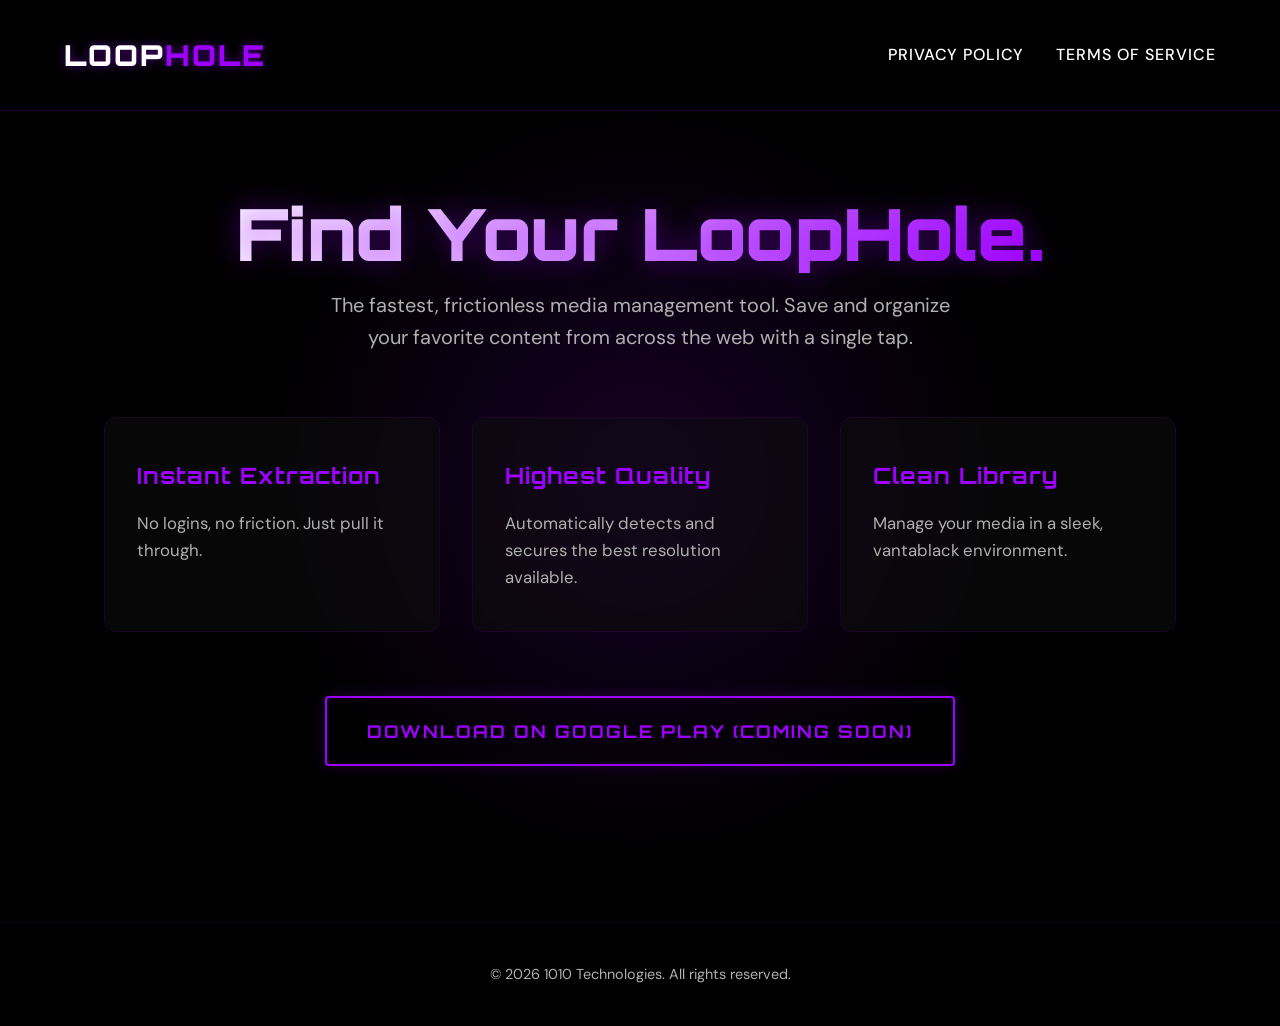
==== index.html @ ebff68d0 "Initial commit" ====
<!DOCTYPE html>
<html lang="en">
<head>
    <meta charset="UTF-8">
    <meta name="viewport" content="width=device-width, initial-scale=1.0">
    <meta name="description" content="LoopHole - The fastest, frictionless media management tool. Save and organize your favorite content from across the web.">
    <title>LoopHole | Find Your LoopHole</title>
    <link rel="stylesheet" href="style.css">
</head>
<body>
    <nav>
        <a href="index.html" class="logo">Loop<span>Hole</span></a>
        <div class="nav-links">
            <a href="privacy-policy.html">Privacy Policy</a>
            <a href="terms.html">Terms of Service</a>
        </div>
    </nav>

    <div class="container">
        <main class="hero">
            <h1 class="headline">Find Your LoopHole.</h1>
            <p class="subheadline">The fastest, frictionless media management tool. Save and organize your favorite content from across the web with a single tap.</p>
            
            <div class="features">
                <div class="feature-card">
                    <h3>Instant Extraction</h3>
                    <p>No logins, no friction. Just pull it through.</p>
                </div>
                <div class="feature-card">
                    <h3>Highest Quality</h3>
                    <p>Automatically detects and secures the best resolution available.</p>
                </div>
                <div class="feature-card">
                    <h3>Clean Library</h3>
                    <p>Manage your media in a sleek, vantablack environment.</p>
                </div>
            </div>
            
            <a href="#" class="cta-button">Download on Google Play (Coming Soon)</a>
        </main>
    </div>

    <footer>
        <p>&copy; 2026 1010 Technologies. All rights reserved.</p>
    </footer>
</body>
</html>
---- style.css ----
@import url('https://fonts.googleapis.com/css2?family=DM+Sans:wght@400;500;700&family=Orbitron:wght@400;700;900&display=swap');

:root {
    --bg-color: #000000;
    --accent-color: #9D00FF;
    --text-color: #FFFFFF;
    --text-muted: #B0B0B0;
    --font-heading: 'Orbitron', sans-serif;
    --font-body: 'DM Sans', sans-serif;
}

* {
    margin: 0;
    padding: 0;
    box-sizing: border-box;
}

body {
    background-color: var(--bg-color);
    color: var(--text-color);
    font-family: var(--font-body);
    line-height: 1.6;
    overflow-x: hidden;
}

h1, h2, h3, h4, h5, h6, .logo {
    font-family: var(--font-heading);
    color: var(--text-color);
}

a {
    color: var(--text-color);
    text-decoration: none;
    transition: color 0.3s ease;
}

a:hover {
    color: var(--accent-color);
}

/* Navigation */
nav {
    display: flex;
    justify-content: space-between;
    align-items: center;
    padding: 2rem 5%;
    background-color: rgba(0, 0, 0, 0.8);
    backdrop-filter: blur(10px);
    position: fixed;
    width: 100%;
    top: 0;
    z-index: 1000;
    border-bottom: 1px solid rgba(157, 0, 255, 0.2);
}

.logo {
    font-size: 1.8rem;
    font-weight: 900;
    letter-spacing: 2px;
    text-transform: uppercase;
    color: var(--text-color);
    text-shadow: 0 0 10px rgba(157, 0, 255, 0.5);
}

.logo span {
    color: var(--accent-color);
}

.nav-links {
    display: flex;
    gap: 2rem;
}

.nav-links a {
    font-size: 1rem;
    font-weight: 500;
    text-transform: uppercase;
    letter-spacing: 1px;
}

/* Main Container */
.container {
    max-width: 1200px;
    margin: 0 auto;
    padding: 120px 5% 50px;
}

/* Hero Section */
.hero {
    display: flex;
    flex-direction: column;
    justify-content: center;
    align-items: center;
    text-align: center;
    min-height: 80vh;
    position: relative;
}

.hero::before {
    content: '';
    position: absolute;
    top: 50%;
    left: 50%;
    transform: translate(-50%, -50%);
    width: 60vw;
    height: 60vw;
    background: radial-gradient(circle, rgba(157, 0, 255, 0.15) 0%, rgba(0, 0, 0, 0) 70%);
    z-index: -1;
}

.headline {
    font-size: 4.5rem;
    font-weight: 900;
    margin-bottom: 1rem;
    background: linear-gradient(135deg, #FFFFFF, var(--accent-color));
    -webkit-background-clip: text;
    -webkit-text-fill-color: transparent;
    text-shadow: 0px 0px 30px rgba(157, 0, 255, 0.4);
    line-height: 1.1;
}

.subheadline {
    font-size: 1.25rem;
    color: var(--text-muted);
    max-width: 650px;
    margin-bottom: 4rem;
}

/* Features */
.features {
    display: grid;
    grid-template-columns: repeat(auto-fit, minmax(300px, 1fr));
    gap: 2rem;
    margin-bottom: 4rem;
    width: 100%;
}

.feature-card {
    background: rgba(15, 15, 15, 0.5);
    border: 1px solid rgba(157, 0, 255, 0.1);
    padding: 2.5rem 2rem;
    border-radius: 12px;
    text-align: left;
    transition: transform 0.3s ease, border-color 0.3s ease, box-shadow 0.3s ease;
    backdrop-filter: blur(5px);
}

.feature-card:hover {
    transform: translateY(-5px);
    border-color: var(--accent-color);
    box-shadow: 0 10px 30px rgba(157, 0, 255, 0.15);
}

.feature-card h3 {
    font-size: 1.4rem;
    margin-bottom: 1rem;
    color: var(--accent-color);
    letter-spacing: 1px;
}

.feature-card p {
    color: var(--text-muted);
    font-size: 1.05rem;
}

/* CTA Button */
.cta-button {
    display: inline-block;
    background-color: transparent;
    color: var(--accent-color);
    font-family: var(--font-heading);
    font-weight: 700;
    font-size: 1.1rem;
    text-transform: uppercase;
    letter-spacing: 2px;
    padding: 1.2rem 2.5rem;
    border: 2px solid var(--accent-color);
    border-radius: 4px;
    cursor: pointer;
    transition: all 0.3s ease;
    box-shadow: 0 0 15px rgba(157, 0, 255, 0.2), inset 0 0 10px rgba(157, 0, 255, 0.1);
    position: relative;
    overflow: hidden;
}

.cta-button:hover {
    background-color: var(--accent-color);
    color: var(--bg-color);
    box-shadow: 0 0 30px rgba(157, 0, 255, 0.6);
}

/* Content Pages */
.content-page {
    max-width: 800px;
    margin: 0 auto;
}

.content-page h1 {
    font-size: 2.5rem;
    margin-bottom: 2rem;
    color: var(--accent-color);
    text-align: center;
    text-shadow: 0 0 15px rgba(157, 0, 255, 0.3);
}

.content-page h2 {
    font-size: 1.6rem;
    margin-top: 3rem;
    margin-bottom: 1.2rem;
    color: var(--text-color);
    border-bottom: 1px solid rgba(157, 0, 255, 0.2);
    padding-bottom: 0.5rem;
}

.content-page p {
    color: var(--text-muted);
    margin-bottom: 1.5rem;
    font-size: 1.1rem;
}

.content-page strong {
    color: var(--text-color);
}

/* Footer */
footer {
    text-align: center;
    padding: 2.5rem;
    border-top: 1px solid rgba(157, 0, 255, 0.1);
    color: var(--text-muted);
    font-size: 0.9rem;
    margin-top: 2rem;
}

/* Responsive */
@media (max-width: 768px) {
    nav {
        flex-direction: column;
        padding: 1.5rem;
        gap: 1.5rem;
    }
    
    .container {
        padding-top: 160px;
    }

    .headline {
        font-size: 2.8rem;
    }
    
    .subheadline {
        font-size: 1.1rem;
    }
    
    .cta-button {
        padding: 1rem 1.5rem;
        font-size: 0.9rem;
    }
}
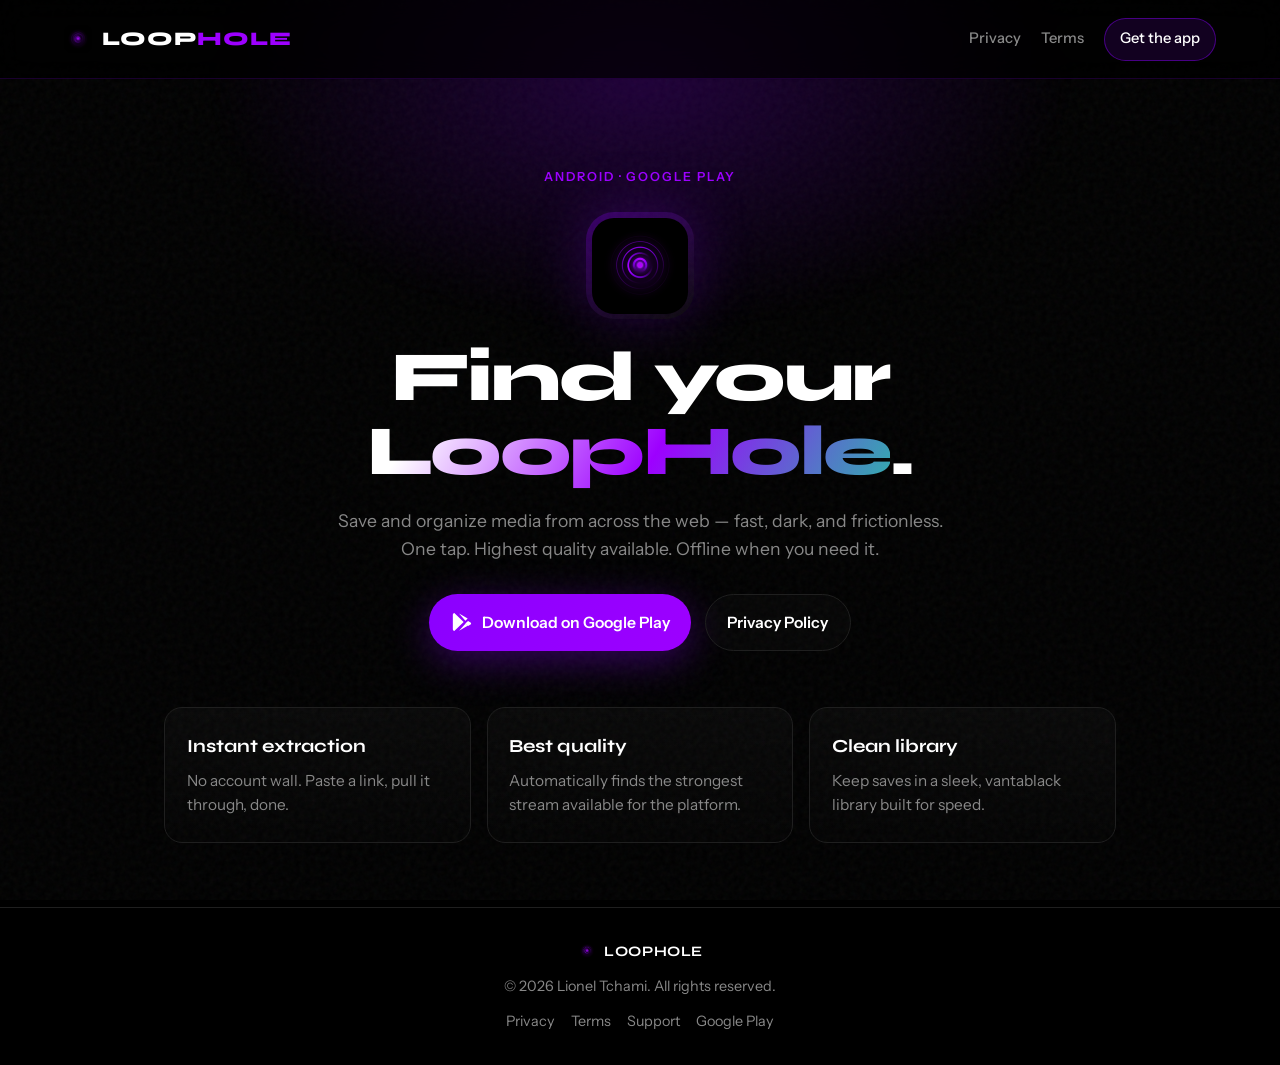
==== commit 686a6193: "Rebuild LoopHole site for Vercel: Play link, branding, favicon, legal" ====
--- a/index.html
+++ b/index.html
@@ -1,47 +1,143 @@
-<!DOCTYPE html>
+<!doctype html>
 <html lang="en">
-<head>
-    <meta charset="UTF-8">
-    <meta name="viewport" content="width=device-width, initial-scale=1.0">
-    <meta name="description" content="LoopHole - The fastest, frictionless media management tool. Save and organize your favorite content from across the web.">
-    <title>LoopHole | Find Your LoopHole</title>
-    <link rel="stylesheet" href="style.css">
-</head>
-<body>
-    <nav>
-        <a href="index.html" class="logo">Loop<span>Hole</span></a>
-        <div class="nav-links">
-            <a href="privacy-policy.html">Privacy Policy</a>
-            <a href="terms.html">Terms of Service</a>
+  <head>
+    <meta charset="UTF-8" />
+    <meta name="viewport" content="width=device-width, initial-scale=1.0" />
+    <meta
+      name="description"
+      content="LoopHole — fast, frictionless media saver. Pull your favorite clips and posts offline in one tap."
+    />
+    <meta name="theme-color" content="#000000" />
+    <meta property="og:title" content="LoopHole" />
+    <meta
+      property="og:description"
+      content="The fastest, frictionless media management tool."
+    />
+    <meta property="og:image" content="/assets/icon-512.png" />
+    <meta property="og:type" content="website" />
+    <title>LoopHole — Find Your LoopHole</title>
+    <link
+      rel="icon"
+      type="image/png"
+      sizes="32x32"
+      href="/assets/favicon-32.png"
+    />
+    <link
+      rel="icon"
+      type="image/png"
+      sizes="16x16"
+      href="/assets/favicon-16.png"
+    />
+    <link rel="apple-touch-icon" href="/assets/apple-touch-icon.png" />
+    <link rel="manifest" href="/site.webmanifest" />
+    <link rel="stylesheet" href="/style.css" />
+  </head>
+  <body>
+    <div class="noise" aria-hidden="true"></div>
+    <div class="glow" aria-hidden="true"></div>
+
+    <header class="nav">
+      <a class="brand" href="/">
+        <img
+          src="/assets/favicon-32.png"
+          width="28"
+          height="28"
+          alt=""
+          class="brand-mark"
+        />
+        <span>Loop<span class="accent">Hole</span></span>
+      </a>
+      <nav class="nav-links" aria-label="Primary">
+        <a href="/privacy-policy.html">Privacy</a>
+        <a href="/terms.html">Terms</a>
+        <a
+          class="nav-cta"
+          href="https://play.google.com/store/apps/details?id=com.loophole.app"
+          target="_blank"
+          rel="noopener noreferrer"
+          >Get the app</a
+        >
+      </nav>
+    </header>
+
+    <main>
+      <section class="hero">
+        <p class="eyebrow">Android · Google Play</p>
+        <div class="hero-mark">
+          <img
+            src="/assets/icon-192.png"
+            width="96"
+            height="96"
+            alt="LoopHole app icon"
+          />
         </div>
-    </nav>
+        <h1>Find your <span class="gradient-text">LoopHole</span>.</h1>
+        <p class="lede">
+          Save and organize media from across the web — fast, dark, and
+          frictionless. One tap. Highest quality available. Offline when you
+          need it.
+        </p>
+        <div class="cta-row">
+          <a
+            class="btn btn-primary"
+            href="https://play.google.com/store/apps/details?id=com.loophole.app"
+            target="_blank"
+            rel="noopener noreferrer"
+          >
+            <svg
+              width="22"
+              height="22"
+              viewBox="0 0 24 24"
+              fill="currentColor"
+              aria-hidden="true"
+            >
+              <path
+                d="M3.6 2.3l10.2 9.7L3.6 21.7A2 2 0 0 1 2 20.1V3.9a2 2 0 0 1 1.6-1.6zm12.1 11.5 2.5 2.4-9.4 5.3 6.9-7.7zm2.9-2.8 2.7 1.5c.9.5.9 1.8 0 2.3l-2.7 1.5-3-2.7 3-2.6zM8.8 2.8l9.4 5.3-2.5 2.4L8.8 2.8z"
+              />
+            </svg>
+            Download on Google Play
+          </a>
+          <a class="btn btn-ghost" href="/privacy-policy.html"
+            >Privacy Policy</a
+          >
+        </div>
+      </section>
 
-    <div class="container">
-        <main class="hero">
-            <h1 class="headline">Find Your LoopHole.</h1>
-            <p class="subheadline">The fastest, frictionless media management tool. Save and organize your favorite content from across the web with a single tap.</p>
-            
-            <div class="features">
-                <div class="feature-card">
-                    <h3>Instant Extraction</h3>
-                    <p>No logins, no friction. Just pull it through.</p>
-                </div>
-                <div class="feature-card">
-                    <h3>Highest Quality</h3>
-                    <p>Automatically detects and secures the best resolution available.</p>
-                </div>
-                <div class="feature-card">
-                    <h3>Clean Library</h3>
-                    <p>Manage your media in a sleek, vantablack environment.</p>
-                </div>
-            </div>
-            
-            <a href="#" class="cta-button">Download on Google Play (Coming Soon)</a>
-        </main>
-    </div>
+      <section class="features" aria-label="Features">
+        <article class="card">
+          <h2>Instant extraction</h2>
+          <p>No account wall. Paste a link, pull it through, done.</p>
+        </article>
+        <article class="card">
+          <h2>Best quality</h2>
+          <p>
+            Automatically finds the strongest stream available for the platform.
+          </p>
+        </article>
+        <article class="card">
+          <h2>Clean library</h2>
+          <p>Keep saves in a sleek, vantablack library built for speed.</p>
+        </article>
+      </section>
+    </main>
 
-    <footer>
-        <p>&copy; 2026 1010 Technologies. All rights reserved.</p>
+    <footer class="footer">
+      <div class="footer-brand">
+        <img src="/assets/favicon-32.png" width="20" height="20" alt="" />
+        <span>LoopHole</span>
+      </div>
+      <p>© 2026 Lionel Tchami. All rights reserved.</p>
+      <div class="footer-links">
+        <a href="/privacy-policy.html">Privacy</a>
+        <a href="/terms.html">Terms</a>
+        <a href="mailto:support.loophole@gmail.com">Support</a>
+        <a
+          href="https://play.google.com/store/apps/details?id=com.loophole.app"
+          target="_blank"
+          rel="noopener noreferrer"
+          >Google Play</a
+        >
+      </div>
     </footer>
-</body>
+  </body>
 </html>
--- a/style.css
+++ b/style.css
@@ -1,259 +1,391 @@
-@import url('https://fonts.googleapis.com/css2?family=DM+Sans:wght@400;500;700&family=Orbitron:wght@400;700;900&display=swap');
+@import url("https://fonts.googleapis.com/css2?family=Instrument+Sans:wght@400;500;600;700&family=Syne:wght@600;700;800&display=swap");
 
 :root {
-    --bg-color: #000000;
-    --accent-color: #9D00FF;
-    --text-color: #FFFFFF;
-    --text-muted: #B0B0B0;
-    --font-heading: 'Orbitron', sans-serif;
-    --font-body: 'DM Sans', sans-serif;
-}
-
-* {
-    margin: 0;
-    padding: 0;
-    box-sizing: border-box;
+	--bg: #000000;
+	--bg-elevated: #0d0d0d;
+	--bg-mid: #1a1a1a;
+	--line: #1f1f1f;
+	--text: #ffffff;
+	--muted: #888888;
+	--purple: #8b00ff;
+	--purple-glow: #9d00ff;
+	--success: #00ff88;
+	--font-display: "Syne", system-ui, sans-serif;
+	--font-body: "Instrument Sans", system-ui, sans-serif;
+	--radius: 18px;
+	--max: 1080px;
+}
+
+*,
+*::before,
+*::after {
+	box-sizing: border-box;
+	margin: 0;
+	padding: 0;
+}
+
+html {
+	scroll-behavior: smooth;
 }
 
 body {
-    background-color: var(--bg-color);
-    color: var(--text-color);
-    font-family: var(--font-body);
-    line-height: 1.6;
-    overflow-x: hidden;
-}
-
-h1, h2, h3, h4, h5, h6, .logo {
-    font-family: var(--font-heading);
-    color: var(--text-color);
+	min-height: 100vh;
+	background: var(--bg);
+	color: var(--text);
+	font-family: var(--font-body);
+	line-height: 1.6;
+	overflow-x: hidden;
+}
+
+img {
+	display: block;
+	max-width: 100%;
 }
 
 a {
-    color: var(--text-color);
-    text-decoration: none;
-    transition: color 0.3s ease;
+	color: inherit;
+	text-decoration: none;
+	transition:
+		color 0.2s ease,
+		border-color 0.2s ease,
+		background 0.2s ease,
+		transform 0.2s ease;
 }
 
 a:hover {
-    color: var(--accent-color);
-}
-
-/* Navigation */
-nav {
-    display: flex;
-    justify-content: space-between;
-    align-items: center;
-    padding: 2rem 5%;
-    background-color: rgba(0, 0, 0, 0.8);
-    backdrop-filter: blur(10px);
-    position: fixed;
-    width: 100%;
-    top: 0;
-    z-index: 1000;
-    border-bottom: 1px solid rgba(157, 0, 255, 0.2);
-}
-
-.logo {
-    font-size: 1.8rem;
-    font-weight: 900;
-    letter-spacing: 2px;
-    text-transform: uppercase;
-    color: var(--text-color);
-    text-shadow: 0 0 10px rgba(157, 0, 255, 0.5);
-}
-
-.logo span {
-    color: var(--accent-color);
+	color: var(--purple-glow);
+}
+
+.noise {
+	pointer-events: none;
+	position: fixed;
+	inset: 0;
+	z-index: 0;
+	opacity: 0.045;
+	background-image: url("data:image/svg+xml,%3Csvg viewBox='0 0 200 200' xmlns='http://www.w3.org/2000/svg'%3E%3Cfilter id='n'%3E%3CfeTurbulence type='fractalNoise' baseFrequency='0.85' numOctaves='4' stitchTiles='stitch'/%3E%3C/filter%3E%3Crect width='100%25' height='100%25' filter='url(%23n)'/%3E%3C/svg%3E");
+}
+
+.glow {
+	pointer-events: none;
+	position: fixed;
+	top: -20%;
+	left: 50%;
+	transform: translateX(-50%);
+	width: min(900px, 120vw);
+	height: 520px;
+	z-index: 0;
+	background: radial-gradient(
+		ellipse at center,
+		rgba(139, 0, 255, 0.22),
+		transparent 68%
+	);
+	filter: blur(8px);
+}
+
+.nav,
+main,
+.footer {
+	position: relative;
+	z-index: 1;
+}
+
+.nav {
+	position: sticky;
+	top: 0;
+	display: flex;
+	align-items: center;
+	justify-content: space-between;
+	gap: 1rem;
+	padding: 1.1rem 5%;
+	background: rgba(0, 0, 0, 0.72);
+	backdrop-filter: blur(16px);
+	border-bottom: 1px solid rgba(139, 0, 255, 0.18);
+}
+
+.brand {
+	display: inline-flex;
+	align-items: center;
+	gap: 0.65rem;
+	font-family: var(--font-display);
+	font-weight: 800;
+	font-size: 1.2rem;
+	letter-spacing: 0.04em;
+	text-transform: uppercase;
+}
+
+.brand-mark {
+	border-radius: 8px;
+}
+
+.accent,
+.brand .accent {
+	color: var(--purple-glow);
 }
 
 .nav-links {
-    display: flex;
-    gap: 2rem;
+	display: flex;
+	align-items: center;
+	gap: 1.25rem;
 }
 
 .nav-links a {
-    font-size: 1rem;
-    font-weight: 500;
-    text-transform: uppercase;
-    letter-spacing: 1px;
-}
-
-/* Main Container */
-.container {
-    max-width: 1200px;
-    margin: 0 auto;
-    padding: 120px 5% 50px;
-}
-
-/* Hero Section */
+	font-size: 0.92rem;
+	font-weight: 500;
+	color: var(--muted);
+}
+
+.nav-links a:hover,
+.nav-links a[aria-current="page"] {
+	color: var(--text);
+}
+
+.nav-cta {
+	padding: 0.55rem 0.95rem !important;
+	border-radius: 999px;
+	border: 1px solid rgba(139, 0, 255, 0.45);
+	background: rgba(139, 0, 255, 0.12);
+	color: var(--text) !important;
+}
+
+.nav-cta:hover {
+	background: rgba(139, 0, 255, 0.28);
+	transform: translateY(-1px);
+}
+
 .hero {
-    display: flex;
-    flex-direction: column;
-    justify-content: center;
-    align-items: center;
-    text-align: center;
-    min-height: 80vh;
-    position: relative;
-}
-
-.hero::before {
-    content: '';
-    position: absolute;
-    top: 50%;
-    left: 50%;
-    transform: translate(-50%, -50%);
-    width: 60vw;
-    height: 60vw;
-    background: radial-gradient(circle, rgba(157, 0, 255, 0.15) 0%, rgba(0, 0, 0, 0) 70%);
-    z-index: -1;
-}
-
-.headline {
-    font-size: 4.5rem;
-    font-weight: 900;
-    margin-bottom: 1rem;
-    background: linear-gradient(135deg, #FFFFFF, var(--accent-color));
-    -webkit-background-clip: text;
-    -webkit-text-fill-color: transparent;
-    text-shadow: 0px 0px 30px rgba(157, 0, 255, 0.4);
-    line-height: 1.1;
-}
-
-.subheadline {
-    font-size: 1.25rem;
-    color: var(--text-muted);
-    max-width: 650px;
-    margin-bottom: 4rem;
-}
-
-/* Features */
+	max-width: var(--max);
+	margin: 0 auto;
+	padding: 5.5rem 5% 3.5rem;
+	text-align: center;
+	display: flex;
+	flex-direction: column;
+	align-items: center;
+	gap: 1.15rem;
+}
+
+.eyebrow {
+	font-size: 0.78rem;
+	font-weight: 600;
+	letter-spacing: 0.16em;
+	text-transform: uppercase;
+	color: var(--purple-glow);
+}
+
+.hero-mark {
+	margin: 0.4rem 0 0.2rem;
+	padding: 0.35rem;
+	border-radius: 28px;
+	background: linear-gradient(
+		145deg,
+		rgba(139, 0, 255, 0.35),
+		rgba(255, 255, 255, 0.04)
+	);
+	box-shadow: 0 0 60px rgba(139, 0, 255, 0.25);
+}
+
+.hero-mark img {
+	border-radius: 22px;
+}
+
+h1 {
+	font-family: var(--font-display);
+	font-weight: 800;
+	font-size: clamp(2.6rem, 7vw, 4.4rem);
+	line-height: 1.05;
+	letter-spacing: -0.03em;
+}
+
+.gradient-text {
+	background: linear-gradient(
+		120deg,
+		#ffffff 10%,
+		var(--purple-glow) 55%,
+		var(--success) 120%
+	);
+	-webkit-background-clip: text;
+	background-clip: text;
+	color: transparent;
+}
+
+.lede {
+	max-width: 38rem;
+	color: var(--muted);
+	font-size: 1.1rem;
+}
+
+.cta-row {
+	display: flex;
+	flex-wrap: wrap;
+	gap: 0.85rem;
+	justify-content: center;
+	margin-top: 0.75rem;
+}
+
+.btn {
+	display: inline-flex;
+	align-items: center;
+	gap: 0.55rem;
+	padding: 0.95rem 1.35rem;
+	border-radius: 999px;
+	font-weight: 600;
+	font-size: 0.98rem;
+}
+
+.btn-primary {
+	background: linear-gradient(120deg, var(--purple), var(--purple-glow));
+	color: #fff !important;
+	box-shadow: 0 10px 40px rgba(139, 0, 255, 0.35);
+}
+
+.btn-primary:hover {
+	transform: translateY(-2px);
+	color: #fff !important;
+}
+
+.btn-ghost {
+	border: 1px solid var(--line);
+	background: rgba(255, 255, 255, 0.02);
+	color: var(--text) !important;
+}
+
+.btn-ghost:hover {
+	border-color: rgba(139, 0, 255, 0.5);
+}
+
 .features {
-    display: grid;
-    grid-template-columns: repeat(auto-fit, minmax(300px, 1fr));
-    gap: 2rem;
-    margin-bottom: 4rem;
-    width: 100%;
-}
-
-.feature-card {
-    background: rgba(15, 15, 15, 0.5);
-    border: 1px solid rgba(157, 0, 255, 0.1);
-    padding: 2.5rem 2rem;
-    border-radius: 12px;
-    text-align: left;
-    transition: transform 0.3s ease, border-color 0.3s ease, box-shadow 0.3s ease;
-    backdrop-filter: blur(5px);
-}
-
-.feature-card:hover {
-    transform: translateY(-5px);
-    border-color: var(--accent-color);
-    box-shadow: 0 10px 30px rgba(157, 0, 255, 0.15);
-}
-
-.feature-card h3 {
-    font-size: 1.4rem;
-    margin-bottom: 1rem;
-    color: var(--accent-color);
-    letter-spacing: 1px;
-}
-
-.feature-card p {
-    color: var(--text-muted);
-    font-size: 1.05rem;
-}
-
-/* CTA Button */
-.cta-button {
-    display: inline-block;
-    background-color: transparent;
-    color: var(--accent-color);
-    font-family: var(--font-heading);
-    font-weight: 700;
-    font-size: 1.1rem;
-    text-transform: uppercase;
-    letter-spacing: 2px;
-    padding: 1.2rem 2.5rem;
-    border: 2px solid var(--accent-color);
-    border-radius: 4px;
-    cursor: pointer;
-    transition: all 0.3s ease;
-    box-shadow: 0 0 15px rgba(157, 0, 255, 0.2), inset 0 0 10px rgba(157, 0, 255, 0.1);
-    position: relative;
-    overflow: hidden;
-}
-
-.cta-button:hover {
-    background-color: var(--accent-color);
-    color: var(--bg-color);
-    box-shadow: 0 0 30px rgba(157, 0, 255, 0.6);
-}
-
-/* Content Pages */
-.content-page {
-    max-width: 800px;
-    margin: 0 auto;
-}
-
-.content-page h1 {
-    font-size: 2.5rem;
-    margin-bottom: 2rem;
-    color: var(--accent-color);
-    text-align: center;
-    text-shadow: 0 0 15px rgba(157, 0, 255, 0.3);
-}
-
-.content-page h2 {
-    font-size: 1.6rem;
-    margin-top: 3rem;
-    margin-bottom: 1.2rem;
-    color: var(--text-color);
-    border-bottom: 1px solid rgba(157, 0, 255, 0.2);
-    padding-bottom: 0.5rem;
-}
-
-.content-page p {
-    color: var(--text-muted);
-    margin-bottom: 1.5rem;
-    font-size: 1.1rem;
-}
-
-.content-page strong {
-    color: var(--text-color);
-}
-
-/* Footer */
-footer {
-    text-align: center;
-    padding: 2.5rem;
-    border-top: 1px solid rgba(157, 0, 255, 0.1);
-    color: var(--text-muted);
-    font-size: 0.9rem;
-    margin-top: 2rem;
-}
-
-/* Responsive */
-@media (max-width: 768px) {
-    nav {
-        flex-direction: column;
-        padding: 1.5rem;
-        gap: 1.5rem;
-    }
-    
-    .container {
-        padding-top: 160px;
-    }
-
-    .headline {
-        font-size: 2.8rem;
-    }
-    
-    .subheadline {
-        font-size: 1.1rem;
-    }
-    
-    .cta-button {
-        padding: 1rem 1.5rem;
-        font-size: 0.9rem;
-    }
-}
+	max-width: var(--max);
+	margin: 0 auto 4rem;
+	padding: 0 5%;
+	display: grid;
+	grid-template-columns: repeat(3, 1fr);
+	gap: 1rem;
+}
+
+.card {
+	background: linear-gradient(
+		180deg,
+		rgba(255, 255, 255, 0.03),
+		rgba(255, 255, 255, 0.01)
+	);
+	border: 1px solid var(--line);
+	border-radius: var(--radius);
+	padding: 1.5rem 1.35rem;
+	text-align: left;
+	transition:
+		border-color 0.25s ease,
+		transform 0.25s ease;
+}
+
+.card:hover {
+	border-color: rgba(139, 0, 255, 0.45);
+	transform: translateY(-3px);
+}
+
+.card h2 {
+	font-family: var(--font-display);
+	font-size: 1.15rem;
+	margin-bottom: 0.45rem;
+}
+
+.card p {
+	color: var(--muted);
+	font-size: 0.96rem;
+}
+
+.legal {
+	max-width: 740px;
+	margin: 0 auto;
+	padding: 4.5rem 5% 3rem;
+}
+
+.legal h1 {
+	font-size: clamp(2rem, 5vw, 3rem);
+	margin: 0.35rem 0 0.75rem;
+}
+
+.legal .meta {
+	color: var(--muted);
+	margin-bottom: 1.75rem;
+	font-size: 0.95rem;
+}
+
+.legal h2 {
+	font-family: var(--font-display);
+	font-size: 1.2rem;
+	margin: 2rem 0 0.65rem;
+}
+
+.legal p,
+.legal li {
+	color: #c6c6c6;
+	margin-bottom: 0.85rem;
+}
+
+.legal ul {
+	padding-left: 1.2rem;
+	margin-bottom: 1rem;
+}
+
+.legal a {
+	color: var(--purple-glow);
+	text-decoration: underline;
+	text-underline-offset: 3px;
+}
+
+.footer {
+	border-top: 1px solid var(--line);
+	padding: 2rem 5%;
+	display: grid;
+	gap: 0.75rem;
+	justify-items: center;
+	text-align: center;
+	color: var(--muted);
+	font-size: 0.9rem;
+}
+
+.footer-brand {
+	display: inline-flex;
+	align-items: center;
+	gap: 0.45rem;
+	color: var(--text);
+	font-family: var(--font-display);
+	font-weight: 700;
+	letter-spacing: 0.04em;
+	text-transform: uppercase;
+}
+
+.footer-brand img {
+	border-radius: 5px;
+}
+
+.footer-links {
+	display: flex;
+	flex-wrap: wrap;
+	gap: 1rem;
+	justify-content: center;
+}
+
+.footer-links a {
+	color: var(--muted);
+}
+.footer-links a:hover {
+	color: var(--purple-glow);
+}
+
+@media (max-width: 800px) {
+	.features {
+		grid-template-columns: 1fr;
+	}
+	.nav-links a:not(.nav-cta) {
+		display: none;
+	}
+}
+
+@media (prefers-reduced-motion: reduce) {
+	*,
+	*::before,
+	*::after {
+		animation: none !important;
+		transition: none !important;
+	}
+}
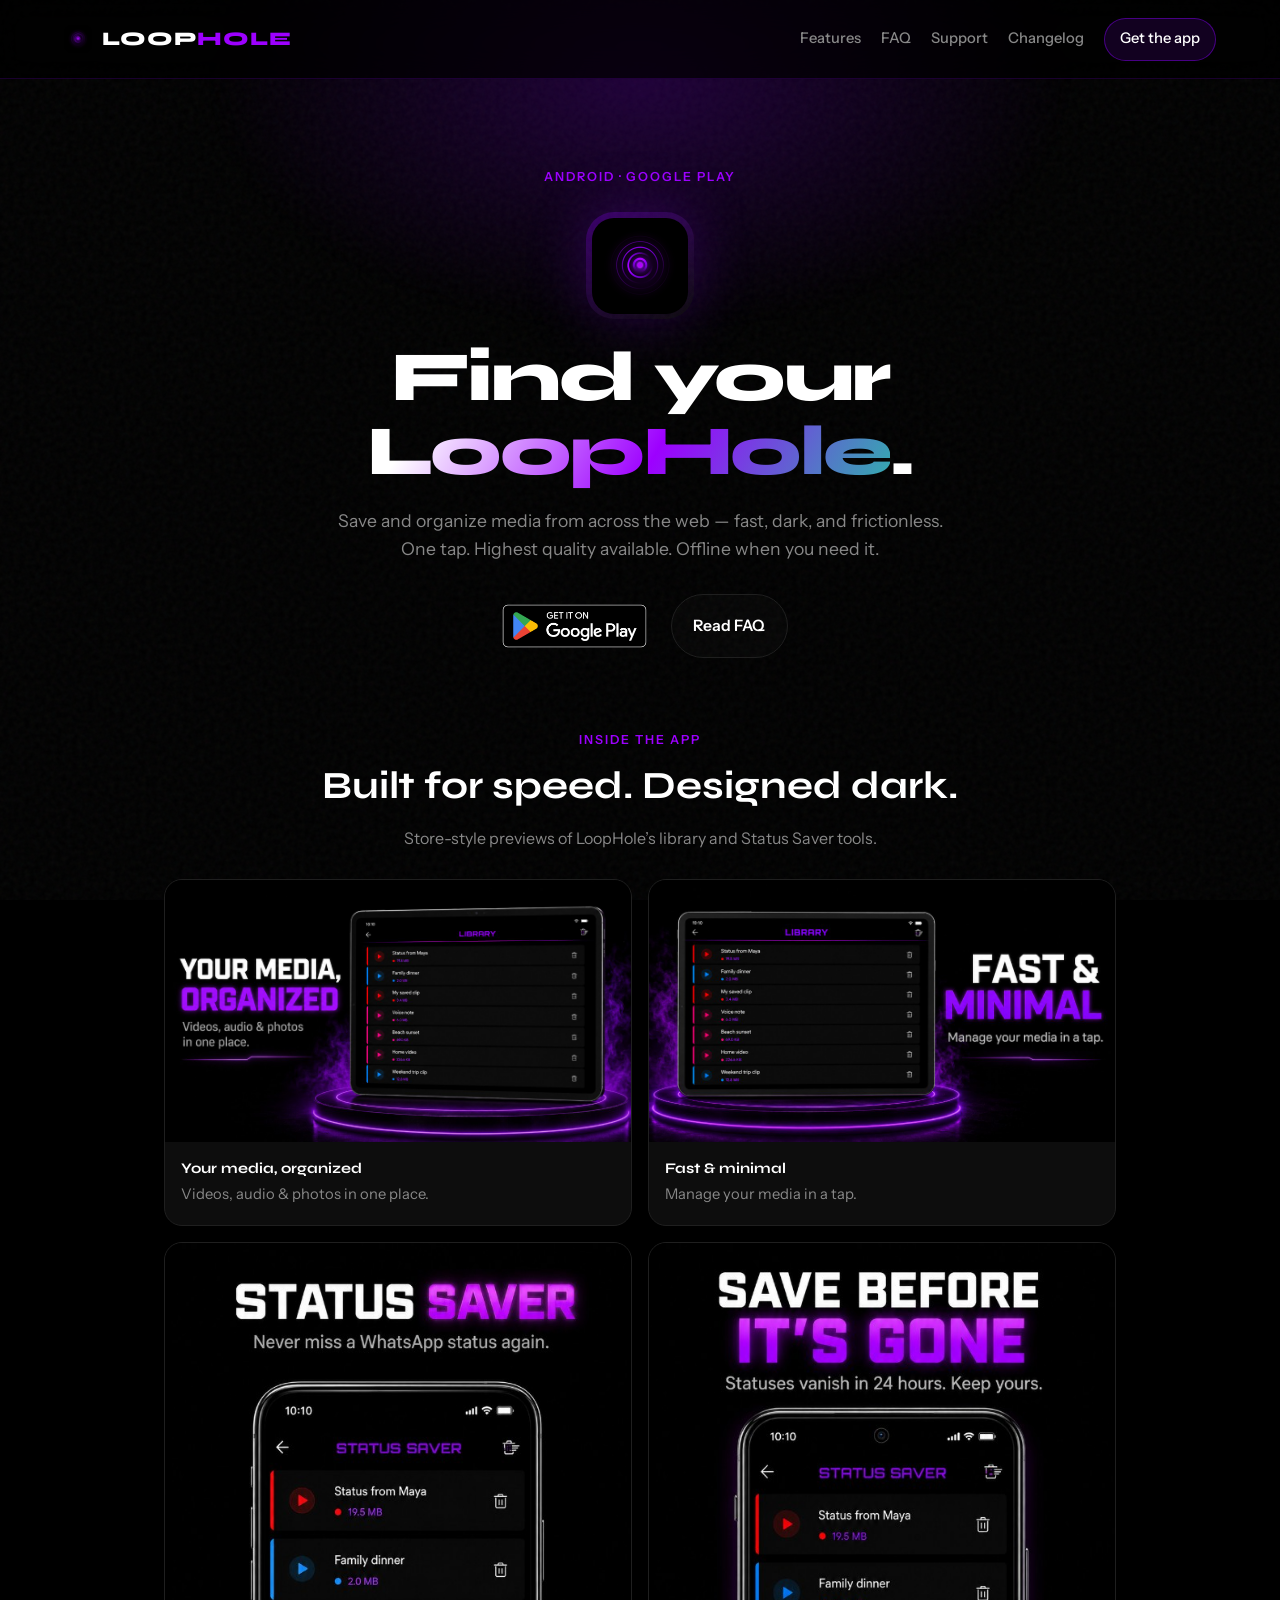
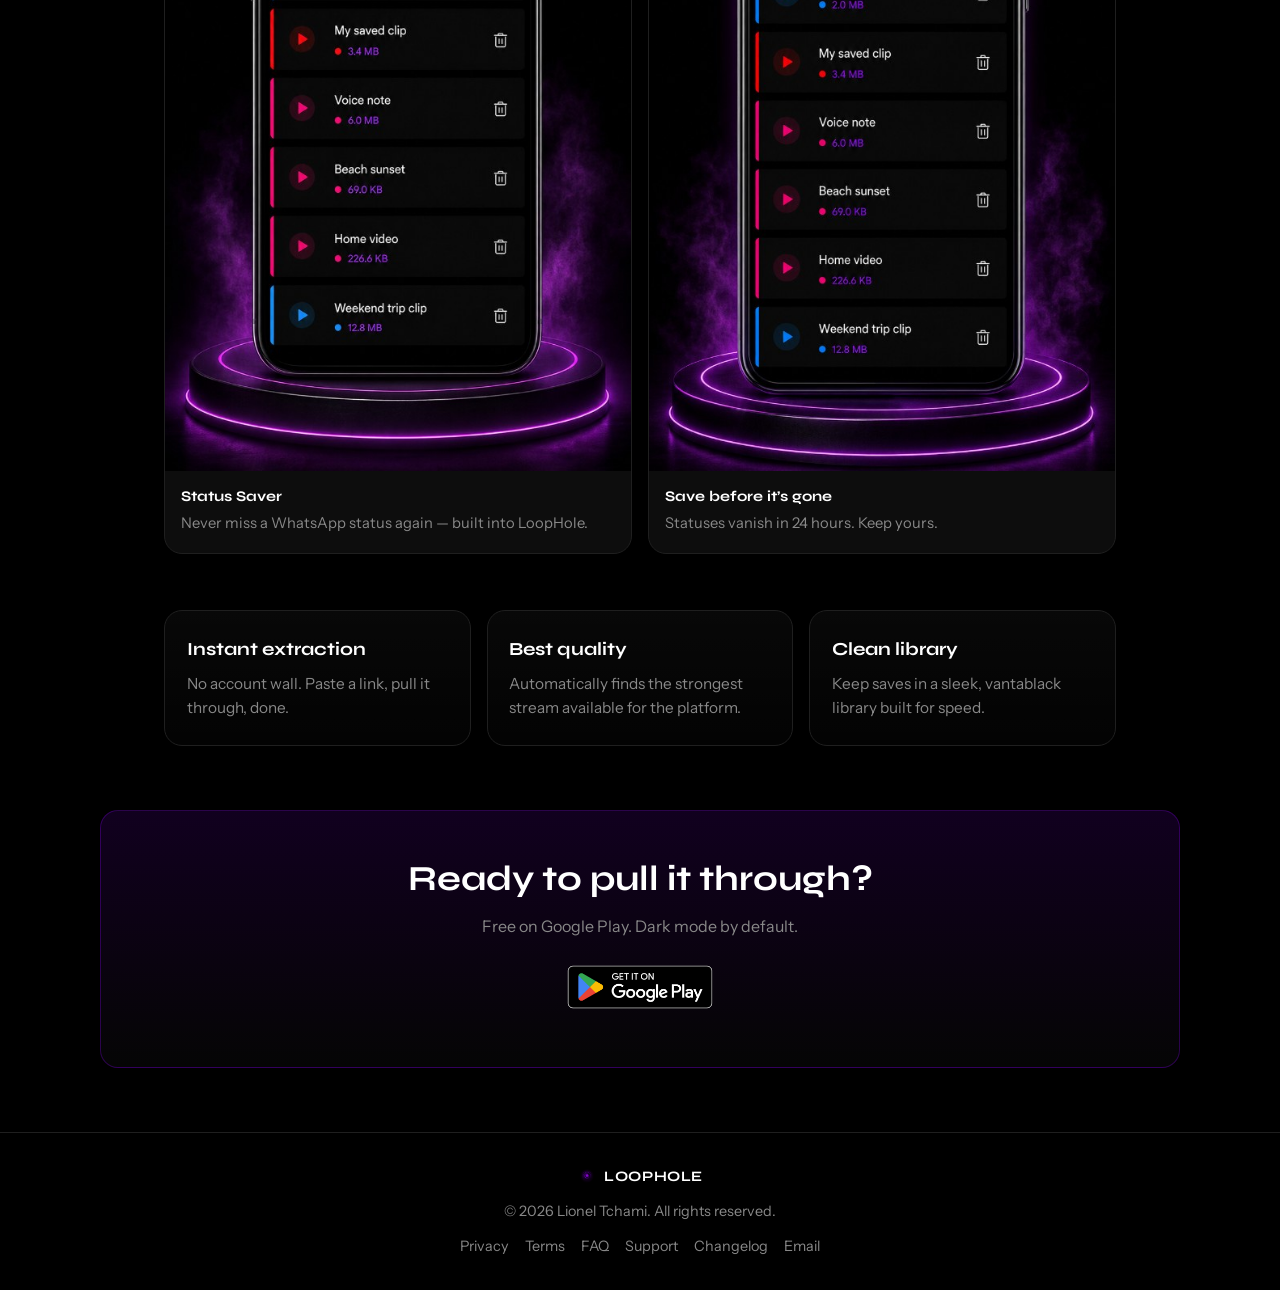
==== commit e2612d2a: "Expand site: Play badge, store gallery, FAQ, support, changelog, OG" ====
--- a/index.html
+++ b/index.html
@@ -5,16 +5,31 @@
     <meta name="viewport" content="width=device-width, initial-scale=1.0" />
     <meta
       name="description"
-      content="LoopHole — fast, frictionless media saver. Pull your favorite clips and posts offline in one tap."
+      content="LoopHole — fast, frictionless media saver for Android. Save posts, clips, and WhatsApp statuses offline."
     />
     <meta name="theme-color" content="#000000" />
-    <meta property="og:title" content="LoopHole" />
+    <meta property="og:title" content="LoopHole — Find Your LoopHole" />
     <meta
       property="og:description"
-      content="The fastest, frictionless media management tool."
-    />
-    <meta property="og:image" content="/assets/icon-512.png" />
+      content="Save and organize media from across the web. Fast, dark, frictionless."
+    />
+    <meta
+      property="og:image"
+      content="https://loophole.vercel.app/assets/og-image.png"
+    />
+    <meta property="og:url" content="https://loophole.vercel.app/" />
     <meta property="og:type" content="website" />
+    <meta property="og:site_name" content="LoopHole" />
+    <meta name="twitter:card" content="summary_large_image" />
+    <meta name="twitter:title" content="LoopHole — Find Your LoopHole" />
+    <meta
+      name="twitter:description"
+      content="Save and organize media from across the web. Fast, dark, frictionless."
+    />
+    <meta
+      name="twitter:image"
+      content="https://loophole.vercel.app/assets/og-image.png"
+    />
     <title>LoopHole — Find Your LoopHole</title>
     <link
       rel="icon"
@@ -48,8 +63,10 @@
         <span>Loop<span class="accent">Hole</span></span>
       </a>
       <nav class="nav-links" aria-label="Primary">
-        <a href="/privacy-policy.html">Privacy</a>
-        <a href="/terms.html">Terms</a>
+        <a href="/#features">Features</a>
+        <a href="/faq">FAQ</a>
+        <a href="/support">Support</a>
+        <a href="/changelog">Changelog</a>
         <a
           class="nav-cta"
           href="https://play.google.com/store/apps/details?id=com.loophole.app"
@@ -79,31 +96,82 @@
         </p>
         <div class="cta-row">
           <a
-            class="btn btn-primary"
+            class="play-badge-link"
             href="https://play.google.com/store/apps/details?id=com.loophole.app"
             target="_blank"
             rel="noopener noreferrer"
+            aria-label="Get it on Google Play"
           >
-            <svg
-              width="22"
-              height="22"
-              viewBox="0 0 24 24"
-              fill="currentColor"
-              aria-hidden="true"
-            >
-              <path
-                d="M3.6 2.3l10.2 9.7L3.6 21.7A2 2 0 0 1 2 20.1V3.9a2 2 0 0 1 1.6-1.6zm12.1 11.5 2.5 2.4-9.4 5.3 6.9-7.7zm2.9-2.8 2.7 1.5c.9.5.9 1.8 0 2.3l-2.7 1.5-3-2.7 3-2.6zM8.8 2.8l9.4 5.3-2.5 2.4L8.8 2.8z"
-              />
-            </svg>
-            Download on Google Play
+            <img
+              class="play-badge"
+              src="/assets/google-play-badge.png"
+              alt="Get it on Google Play"
+              width="215"
+              height="83"
+            />
           </a>
-          <a class="btn btn-ghost" href="/privacy-policy.html"
-            >Privacy Policy</a
-          >
+          <a class="btn btn-ghost" href="/faq">Read FAQ</a>
         </div>
       </section>
 
-      <section class="features" aria-label="Features">
+      <section class="showcase" id="features" aria-label="App previews">
+        <header class="section-head">
+          <p class="eyebrow">Inside the app</p>
+          <h2>Built for speed. Designed dark.</h2>
+          <p class="section-copy">
+            Store-style previews of LoopHole’s library and Status Saver tools.
+          </p>
+        </header>
+
+        <div class="showcase-grid">
+          <figure class="shot shot-wide">
+            <img
+              src="/assets/store/media-organized.png"
+              alt="LoopHole library — your media organized on a tablet"
+              loading="lazy"
+            />
+            <figcaption>
+              <strong>Your media, organized</strong>
+              Videos, audio &amp; photos in one place.
+            </figcaption>
+          </figure>
+          <figure class="shot shot-wide">
+            <img
+              src="/assets/store/fast-minimal.png"
+              alt="LoopHole library — fast and minimal media management"
+              loading="lazy"
+            />
+            <figcaption>
+              <strong>Fast &amp; minimal</strong>
+              Manage your media in a tap.
+            </figcaption>
+          </figure>
+          <figure class="shot">
+            <img
+              src="/assets/store/status-saver.png"
+              alt="LoopHole Status Saver feature on phone"
+              loading="lazy"
+            />
+            <figcaption>
+              <strong>Status Saver</strong>
+              Never miss a WhatsApp status again — built into LoopHole.
+            </figcaption>
+          </figure>
+          <figure class="shot">
+            <img
+              src="/assets/store/save-before-gone.png"
+              alt="LoopHole Status Saver — save before statuses expire"
+              loading="lazy"
+            />
+            <figcaption>
+              <strong>Save before it’s gone</strong>
+              Statuses vanish in 24 hours. Keep yours.
+            </figcaption>
+          </figure>
+        </div>
+      </section>
+
+      <section class="features" aria-label="Highlights">
         <article class="card">
           <h2>Instant extraction</h2>
           <p>No account wall. Paste a link, pull it through, done.</p>
@@ -119,6 +187,26 @@
           <p>Keep saves in a sleek, vantablack library built for speed.</p>
         </article>
       </section>
+
+      <section class="cta-band">
+        <h2>Ready to pull it through?</h2>
+        <p>Free on Google Play. Dark mode by default.</p>
+        <a
+          class="play-badge-link"
+          href="https://play.google.com/store/apps/details?id=com.loophole.app"
+          target="_blank"
+          rel="noopener noreferrer"
+          aria-label="Get it on Google Play"
+        >
+          <img
+            class="play-badge"
+            src="/assets/google-play-badge.png"
+            alt="Get it on Google Play"
+            width="215"
+            height="83"
+          />
+        </a>
+      </section>
     </main>
 
     <footer class="footer">
@@ -128,15 +216,12 @@
       </div>
       <p>© 2026 Lionel Tchami. All rights reserved.</p>
       <div class="footer-links">
-        <a href="/privacy-policy.html">Privacy</a>
-        <a href="/terms.html">Terms</a>
-        <a href="mailto:support.loophole@gmail.com">Support</a>
-        <a
-          href="https://play.google.com/store/apps/details?id=com.loophole.app"
-          target="_blank"
-          rel="noopener noreferrer"
-          >Google Play</a
-        >
+        <a href="/privacy-policy">Privacy</a>
+        <a href="/terms">Terms</a>
+        <a href="/faq">FAQ</a>
+        <a href="/support">Support</a>
+        <a href="/changelog">Changelog</a>
+        <a href="mailto:lionel@apotitech.com">Email</a>
       </div>
     </footer>
   </body>
--- a/style.css
+++ b/style.css
@@ -1,391 +1,542 @@
 @import url("https://fonts.googleapis.com/css2?family=Instrument+Sans:wght@400;500;600;700&family=Syne:wght@600;700;800&display=swap");
 
 :root {
-	--bg: #000000;
-	--bg-elevated: #0d0d0d;
-	--bg-mid: #1a1a1a;
-	--line: #1f1f1f;
-	--text: #ffffff;
-	--muted: #888888;
-	--purple: #8b00ff;
-	--purple-glow: #9d00ff;
-	--success: #00ff88;
-	--font-display: "Syne", system-ui, sans-serif;
-	--font-body: "Instrument Sans", system-ui, sans-serif;
-	--radius: 18px;
-	--max: 1080px;
+  --bg: #000000;
+  --bg-elevated: #0d0d0d;
+  --bg-mid: #1a1a1a;
+  --line: #1f1f1f;
+  --text: #ffffff;
+  --muted: #888888;
+  --purple: #8b00ff;
+  --purple-glow: #9d00ff;
+  --success: #00ff88;
+  --font-display: "Syne", system-ui, sans-serif;
+  --font-body: "Instrument Sans", system-ui, sans-serif;
+  --radius: 18px;
+  --max: 1080px;
 }
 
 *,
 *::before,
 *::after {
-	box-sizing: border-box;
-	margin: 0;
-	padding: 0;
+  box-sizing: border-box;
+  margin: 0;
+  padding: 0;
 }
 
 html {
-	scroll-behavior: smooth;
+  scroll-behavior: smooth;
 }
 
 body {
-	min-height: 100vh;
-	background: var(--bg);
-	color: var(--text);
-	font-family: var(--font-body);
-	line-height: 1.6;
-	overflow-x: hidden;
+  min-height: 100vh;
+  background: var(--bg);
+  color: var(--text);
+  font-family: var(--font-body);
+  line-height: 1.6;
+  overflow-x: hidden;
 }
 
 img {
-	display: block;
-	max-width: 100%;
+  display: block;
+  max-width: 100%;
 }
 
 a {
-	color: inherit;
-	text-decoration: none;
-	transition:
-		color 0.2s ease,
-		border-color 0.2s ease,
-		background 0.2s ease,
-		transform 0.2s ease;
+  color: inherit;
+  text-decoration: none;
+  transition:
+    color 0.2s ease,
+    border-color 0.2s ease,
+    background 0.2s ease,
+    transform 0.2s ease;
 }
 
 a:hover {
-	color: var(--purple-glow);
+  color: var(--purple-glow);
 }
 
 .noise {
-	pointer-events: none;
-	position: fixed;
-	inset: 0;
-	z-index: 0;
-	opacity: 0.045;
-	background-image: url("data:image/svg+xml,%3Csvg viewBox='0 0 200 200' xmlns='http://www.w3.org/2000/svg'%3E%3Cfilter id='n'%3E%3CfeTurbulence type='fractalNoise' baseFrequency='0.85' numOctaves='4' stitchTiles='stitch'/%3E%3C/filter%3E%3Crect width='100%25' height='100%25' filter='url(%23n)'/%3E%3C/svg%3E");
+  pointer-events: none;
+  position: fixed;
+  inset: 0;
+  z-index: 0;
+  opacity: 0.045;
+  background-image: url("data:image/svg+xml,%3Csvg viewBox='0 0 200 200' xmlns='http://www.w3.org/2000/svg'%3E%3Cfilter id='n'%3E%3CfeTurbulence type='fractalNoise' baseFrequency='0.85' numOctaves='4' stitchTiles='stitch'/%3E%3C/filter%3E%3Crect width='100%25' height='100%25' filter='url(%23n)'/%3E%3C/svg%3E");
 }
 
 .glow {
-	pointer-events: none;
-	position: fixed;
-	top: -20%;
-	left: 50%;
-	transform: translateX(-50%);
-	width: min(900px, 120vw);
-	height: 520px;
-	z-index: 0;
-	background: radial-gradient(
-		ellipse at center,
-		rgba(139, 0, 255, 0.22),
-		transparent 68%
-	);
-	filter: blur(8px);
+  pointer-events: none;
+  position: fixed;
+  top: -20%;
+  left: 50%;
+  transform: translateX(-50%);
+  width: min(900px, 120vw);
+  height: 520px;
+  z-index: 0;
+  background: radial-gradient(
+    ellipse at center,
+    rgba(139, 0, 255, 0.22),
+    transparent 68%
+  );
+  filter: blur(8px);
 }
 
 .nav,
 main,
 .footer {
-	position: relative;
-	z-index: 1;
+  position: relative;
+  z-index: 1;
 }
 
 .nav {
-	position: sticky;
-	top: 0;
-	display: flex;
-	align-items: center;
-	justify-content: space-between;
-	gap: 1rem;
-	padding: 1.1rem 5%;
-	background: rgba(0, 0, 0, 0.72);
-	backdrop-filter: blur(16px);
-	border-bottom: 1px solid rgba(139, 0, 255, 0.18);
+  position: sticky;
+  top: 0;
+  display: flex;
+  align-items: center;
+  justify-content: space-between;
+  gap: 1rem;
+  padding: 1.1rem 5%;
+  background: rgba(0, 0, 0, 0.72);
+  backdrop-filter: blur(16px);
+  border-bottom: 1px solid rgba(139, 0, 255, 0.18);
 }
 
 .brand {
-	display: inline-flex;
-	align-items: center;
-	gap: 0.65rem;
-	font-family: var(--font-display);
-	font-weight: 800;
-	font-size: 1.2rem;
-	letter-spacing: 0.04em;
-	text-transform: uppercase;
+  display: inline-flex;
+  align-items: center;
+  gap: 0.65rem;
+  font-family: var(--font-display);
+  font-weight: 800;
+  font-size: 1.2rem;
+  letter-spacing: 0.04em;
+  text-transform: uppercase;
 }
 
 .brand-mark {
-	border-radius: 8px;
+  border-radius: 8px;
 }
 
 .accent,
 .brand .accent {
-	color: var(--purple-glow);
+  color: var(--purple-glow);
 }
 
 .nav-links {
-	display: flex;
-	align-items: center;
-	gap: 1.25rem;
+  display: flex;
+  align-items: center;
+  gap: 1.25rem;
 }
 
 .nav-links a {
-	font-size: 0.92rem;
-	font-weight: 500;
-	color: var(--muted);
+  font-size: 0.92rem;
+  font-weight: 500;
+  color: var(--muted);
 }
 
 .nav-links a:hover,
 .nav-links a[aria-current="page"] {
-	color: var(--text);
+  color: var(--text);
 }
 
 .nav-cta {
-	padding: 0.55rem 0.95rem !important;
-	border-radius: 999px;
-	border: 1px solid rgba(139, 0, 255, 0.45);
-	background: rgba(139, 0, 255, 0.12);
-	color: var(--text) !important;
+  padding: 0.55rem 0.95rem !important;
+  border-radius: 999px;
+  border: 1px solid rgba(139, 0, 255, 0.45);
+  background: rgba(139, 0, 255, 0.12);
+  color: var(--text) !important;
 }
 
 .nav-cta:hover {
-	background: rgba(139, 0, 255, 0.28);
-	transform: translateY(-1px);
+  background: rgba(139, 0, 255, 0.28);
+  transform: translateY(-1px);
 }
 
 .hero {
-	max-width: var(--max);
-	margin: 0 auto;
-	padding: 5.5rem 5% 3.5rem;
-	text-align: center;
-	display: flex;
-	flex-direction: column;
-	align-items: center;
-	gap: 1.15rem;
+  max-width: var(--max);
+  margin: 0 auto;
+  padding: 5.5rem 5% 3.5rem;
+  text-align: center;
+  display: flex;
+  flex-direction: column;
+  align-items: center;
+  gap: 1.15rem;
 }
 
 .eyebrow {
-	font-size: 0.78rem;
-	font-weight: 600;
-	letter-spacing: 0.16em;
-	text-transform: uppercase;
-	color: var(--purple-glow);
+  font-size: 0.78rem;
+  font-weight: 600;
+  letter-spacing: 0.16em;
+  text-transform: uppercase;
+  color: var(--purple-glow);
 }
 
 .hero-mark {
-	margin: 0.4rem 0 0.2rem;
-	padding: 0.35rem;
-	border-radius: 28px;
-	background: linear-gradient(
-		145deg,
-		rgba(139, 0, 255, 0.35),
-		rgba(255, 255, 255, 0.04)
-	);
-	box-shadow: 0 0 60px rgba(139, 0, 255, 0.25);
+  margin: 0.4rem 0 0.2rem;
+  padding: 0.35rem;
+  border-radius: 28px;
+  background: linear-gradient(
+    145deg,
+    rgba(139, 0, 255, 0.35),
+    rgba(255, 255, 255, 0.04)
+  );
+  box-shadow: 0 0 60px rgba(139, 0, 255, 0.25);
 }
 
 .hero-mark img {
-	border-radius: 22px;
+  border-radius: 22px;
 }
 
 h1 {
-	font-family: var(--font-display);
-	font-weight: 800;
-	font-size: clamp(2.6rem, 7vw, 4.4rem);
-	line-height: 1.05;
-	letter-spacing: -0.03em;
+  font-family: var(--font-display);
+  font-weight: 800;
+  font-size: clamp(2.6rem, 7vw, 4.4rem);
+  line-height: 1.05;
+  letter-spacing: -0.03em;
 }
 
 .gradient-text {
-	background: linear-gradient(
-		120deg,
-		#ffffff 10%,
-		var(--purple-glow) 55%,
-		var(--success) 120%
-	);
-	-webkit-background-clip: text;
-	background-clip: text;
-	color: transparent;
+  background: linear-gradient(
+    120deg,
+    #ffffff 10%,
+    var(--purple-glow) 55%,
+    var(--success) 120%
+  );
+  -webkit-background-clip: text;
+  background-clip: text;
+  color: transparent;
 }
 
 .lede {
-	max-width: 38rem;
-	color: var(--muted);
-	font-size: 1.1rem;
+  max-width: 38rem;
+  color: var(--muted);
+  font-size: 1.1rem;
 }
 
 .cta-row {
-	display: flex;
-	flex-wrap: wrap;
-	gap: 0.85rem;
-	justify-content: center;
-	margin-top: 0.75rem;
+  display: flex;
+  flex-wrap: wrap;
+  gap: 0.85rem;
+  justify-content: center;
+  margin-top: 0.75rem;
 }
 
 .btn {
-	display: inline-flex;
-	align-items: center;
-	gap: 0.55rem;
-	padding: 0.95rem 1.35rem;
-	border-radius: 999px;
-	font-weight: 600;
-	font-size: 0.98rem;
+  display: inline-flex;
+  align-items: center;
+  gap: 0.55rem;
+  padding: 0.95rem 1.35rem;
+  border-radius: 999px;
+  font-weight: 600;
+  font-size: 0.98rem;
 }
 
 .btn-primary {
-	background: linear-gradient(120deg, var(--purple), var(--purple-glow));
-	color: #fff !important;
-	box-shadow: 0 10px 40px rgba(139, 0, 255, 0.35);
+  background: linear-gradient(120deg, var(--purple), var(--purple-glow));
+  color: #fff !important;
+  box-shadow: 0 10px 40px rgba(139, 0, 255, 0.35);
 }
 
 .btn-primary:hover {
-	transform: translateY(-2px);
-	color: #fff !important;
+  transform: translateY(-2px);
+  color: #fff !important;
 }
 
 .btn-ghost {
-	border: 1px solid var(--line);
-	background: rgba(255, 255, 255, 0.02);
-	color: var(--text) !important;
+  border: 1px solid var(--line);
+  background: rgba(255, 255, 255, 0.02);
+  color: var(--text) !important;
 }
 
 .btn-ghost:hover {
-	border-color: rgba(139, 0, 255, 0.5);
+  border-color: rgba(139, 0, 255, 0.5);
 }
 
 .features {
-	max-width: var(--max);
-	margin: 0 auto 4rem;
-	padding: 0 5%;
-	display: grid;
-	grid-template-columns: repeat(3, 1fr);
-	gap: 1rem;
+  max-width: var(--max);
+  margin: 0 auto 4rem;
+  padding: 0 5%;
+  display: grid;
+  grid-template-columns: repeat(3, 1fr);
+  gap: 1rem;
 }
 
 .card {
-	background: linear-gradient(
-		180deg,
-		rgba(255, 255, 255, 0.03),
-		rgba(255, 255, 255, 0.01)
-	);
-	border: 1px solid var(--line);
-	border-radius: var(--radius);
-	padding: 1.5rem 1.35rem;
-	text-align: left;
-	transition:
-		border-color 0.25s ease,
-		transform 0.25s ease;
+  background: linear-gradient(
+    180deg,
+    rgba(255, 255, 255, 0.03),
+    rgba(255, 255, 255, 0.01)
+  );
+  border: 1px solid var(--line);
+  border-radius: var(--radius);
+  padding: 1.5rem 1.35rem;
+  text-align: left;
+  transition:
+    border-color 0.25s ease,
+    transform 0.25s ease;
 }
 
 .card:hover {
-	border-color: rgba(139, 0, 255, 0.45);
-	transform: translateY(-3px);
+  border-color: rgba(139, 0, 255, 0.45);
+  transform: translateY(-3px);
 }
 
 .card h2 {
-	font-family: var(--font-display);
-	font-size: 1.15rem;
-	margin-bottom: 0.45rem;
+  font-family: var(--font-display);
+  font-size: 1.15rem;
+  margin-bottom: 0.45rem;
 }
 
 .card p {
-	color: var(--muted);
-	font-size: 0.96rem;
+  color: var(--muted);
+  font-size: 0.96rem;
 }
 
 .legal {
-	max-width: 740px;
-	margin: 0 auto;
-	padding: 4.5rem 5% 3rem;
+  max-width: 740px;
+  margin: 0 auto;
+  padding: 4.5rem 5% 3rem;
 }
 
 .legal h1 {
-	font-size: clamp(2rem, 5vw, 3rem);
-	margin: 0.35rem 0 0.75rem;
+  font-size: clamp(2rem, 5vw, 3rem);
+  margin: 0.35rem 0 0.75rem;
 }
 
 .legal .meta {
-	color: var(--muted);
-	margin-bottom: 1.75rem;
-	font-size: 0.95rem;
+  color: var(--muted);
+  margin-bottom: 1.75rem;
+  font-size: 0.95rem;
 }
 
 .legal h2 {
-	font-family: var(--font-display);
-	font-size: 1.2rem;
-	margin: 2rem 0 0.65rem;
+  font-family: var(--font-display);
+  font-size: 1.2rem;
+  margin: 2rem 0 0.65rem;
 }
 
 .legal p,
 .legal li {
-	color: #c6c6c6;
-	margin-bottom: 0.85rem;
+  color: #c6c6c6;
+  margin-bottom: 0.85rem;
 }
 
 .legal ul {
-	padding-left: 1.2rem;
-	margin-bottom: 1rem;
+  padding-left: 1.2rem;
+  margin-bottom: 1rem;
 }
 
 .legal a {
-	color: var(--purple-glow);
-	text-decoration: underline;
-	text-underline-offset: 3px;
+  color: var(--purple-glow);
+  text-decoration: underline;
+  text-underline-offset: 3px;
 }
 
 .footer {
-	border-top: 1px solid var(--line);
-	padding: 2rem 5%;
-	display: grid;
-	gap: 0.75rem;
-	justify-items: center;
-	text-align: center;
-	color: var(--muted);
-	font-size: 0.9rem;
+  border-top: 1px solid var(--line);
+  padding: 2rem 5%;
+  display: grid;
+  gap: 0.75rem;
+  justify-items: center;
+  text-align: center;
+  color: var(--muted);
+  font-size: 0.9rem;
 }
 
 .footer-brand {
-	display: inline-flex;
-	align-items: center;
-	gap: 0.45rem;
-	color: var(--text);
-	font-family: var(--font-display);
-	font-weight: 700;
-	letter-spacing: 0.04em;
-	text-transform: uppercase;
+  display: inline-flex;
+  align-items: center;
+  gap: 0.45rem;
+  color: var(--text);
+  font-family: var(--font-display);
+  font-weight: 700;
+  letter-spacing: 0.04em;
+  text-transform: uppercase;
 }
 
 .footer-brand img {
-	border-radius: 5px;
+  border-radius: 5px;
 }
 
 .footer-links {
-	display: flex;
-	flex-wrap: wrap;
-	gap: 1rem;
-	justify-content: center;
+  display: flex;
+  flex-wrap: wrap;
+  gap: 1rem;
+  justify-content: center;
 }
 
 .footer-links a {
-	color: var(--muted);
+  color: var(--muted);
 }
 .footer-links a:hover {
-	color: var(--purple-glow);
+  color: var(--purple-glow);
+}
+
+.play-badge-link {
+  display: inline-block;
+  line-height: 0;
+}
+
+.play-badge {
+  height: 64px;
+  width: auto;
+}
+
+.section-head {
+  max-width: var(--max);
+  margin: 0 auto 1.75rem;
+  padding: 0 5%;
+  text-align: center;
+}
+
+.section-head h2 {
+  font-family: var(--font-display);
+  font-size: clamp(1.6rem, 4vw, 2.4rem);
+  margin: 0.35rem 0 0.55rem;
+}
+
+.section-copy {
+  color: var(--muted);
+  max-width: 36rem;
+  margin: 0 auto;
+}
+
+.showcase {
+  margin: 1rem auto 3.5rem;
+}
+
+.showcase-grid {
+  max-width: var(--max);
+  margin: 0 auto;
+  padding: 0 5%;
+  display: grid;
+  grid-template-columns: 1.2fr 1.2fr;
+  gap: 1rem;
+}
+
+.shot {
+  margin: 0;
+  border: 1px solid var(--line);
+  border-radius: var(--radius);
+  overflow: hidden;
+  background: var(--bg-elevated);
+}
+
+.shot img {
+  width: 100%;
+  height: auto;
+  display: block;
+}
+
+.shot figcaption {
+  padding: 0.9rem 1rem 1.1rem;
+  color: var(--muted);
+  font-size: 0.92rem;
+}
+
+.shot figcaption strong {
+  display: block;
+  color: var(--text);
+  font-family: var(--font-display);
+  margin-bottom: 0.2rem;
+}
+
+.cta-band {
+  max-width: var(--max);
+  margin: 0 auto 4rem;
+  padding: 2.5rem 5%;
+  text-align: center;
+  border: 1px solid rgba(139, 0, 255, 0.28);
+  border-radius: var(--radius);
+  background: linear-gradient(
+    180deg,
+    rgba(139, 0, 255, 0.12),
+    rgba(255, 255, 255, 0.02)
+  );
+}
+
+.cta-band h2 {
+  font-family: var(--font-display);
+  font-size: clamp(1.5rem, 4vw, 2.2rem);
+  margin-bottom: 0.4rem;
+}
+
+.cta-band p {
+  color: var(--muted);
+  margin-bottom: 1rem;
+}
+
+.faq-item {
+  border: 1px solid var(--line);
+  border-radius: 14px;
+  padding: 0.85rem 1rem;
+  margin-bottom: 0.75rem;
+  background: rgba(255, 255, 255, 0.02);
+}
+
+.faq-item summary {
+  cursor: pointer;
+  font-family: var(--font-display);
+  font-weight: 700;
+  list-style: none;
+}
+
+.faq-item summary::-webkit-details-marker {
+  display: none;
+}
+
+.faq-item p {
+  margin-top: 0.65rem;
+  margin-bottom: 0.25rem;
+}
+
+.support-card {
+  border: 1px solid rgba(139, 0, 255, 0.35);
+  border-radius: var(--radius);
+  padding: 1.35rem;
+  margin: 1.5rem 0;
+  background: rgba(139, 0, 255, 0.08);
+}
+
+.change {
+  border-top: 1px solid var(--line);
+  padding-top: 1.25rem;
+  margin-top: 1.5rem;
+}
+
+.change .tag {
+  display: inline-block;
+  margin-left: 0.45rem;
+  padding: 0.15rem 0.5rem;
+  border-radius: 999px;
+  font-size: 0.72rem;
+  vertical-align: middle;
+  color: var(--success);
+  border: 1px solid rgba(0, 255, 136, 0.35);
+}
+
+.change code {
+  font-size: 0.88em;
+  color: var(--purple-glow);
 }
 
 @media (max-width: 800px) {
-	.features {
-		grid-template-columns: 1fr;
-	}
-	.nav-links a:not(.nav-cta) {
-		display: none;
-	}
+  .features {
+    grid-template-columns: 1fr;
+  }
+  .showcase-grid {
+    grid-template-columns: 1fr;
+  }
+  .nav-links a:not(.nav-cta) {
+    display: none;
+  }
 }
 
 @media (prefers-reduced-motion: reduce) {
-	*,
-	*::before,
-	*::after {
-		animation: none !important;
-		transition: none !important;
-	}
-}
+  *,
+  *::before,
+  *::after {
+    animation: none !important;
+    transition: none !important;
+  }
+}
